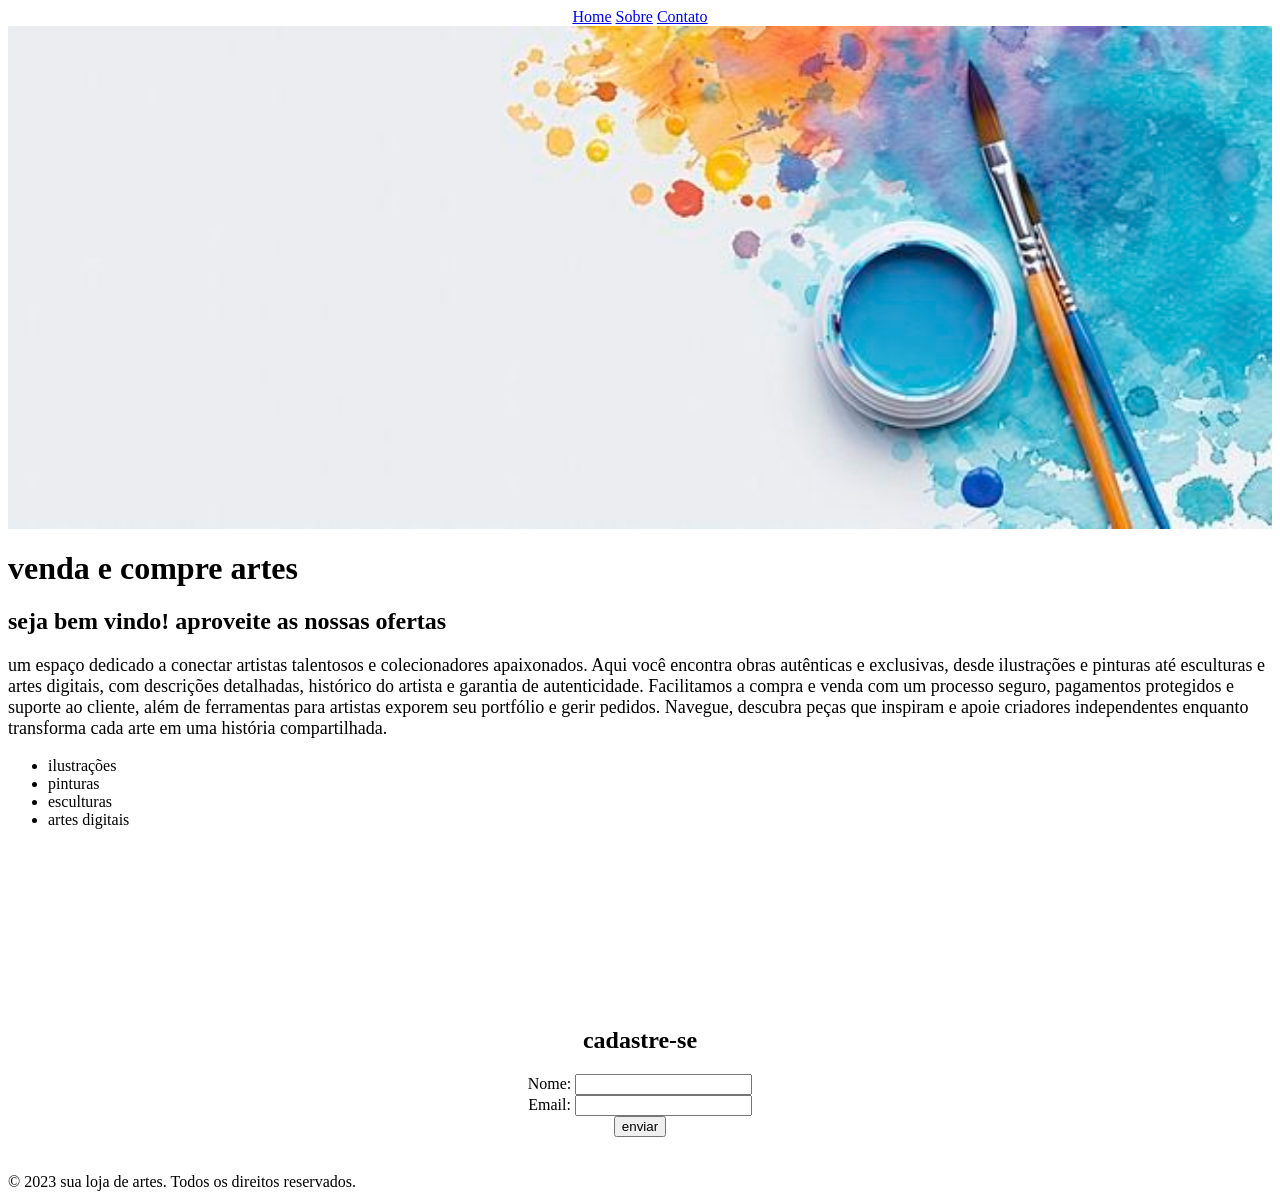
==== trabalho 1.0/index.html @ 071c162f "Add files via upload" ====
<!DOCTYPE html>
<html lang="pt-br">
<head>
    <meta charset="UTF-8">
    <meta name="viewport" content="width=device-width, initial-scale=1.0">
    <title>your art</title>
</head>

<body>
    <header> 
        <nav height="150px" align="center">
                <a href="#pagina inicial">Home</a> <a href="#sobre">Sobre</a> <a href="#contato">Contato</a><br/>
        </nav>

        <img src="img/banner_art.jpg" alt="Banner de artes" align="center" width="100%" height="auto">
        <h1 id="pagina inicial">venda e compre artes</h1>
    </header>


    <main> 
        <section>
            <h2> seja bem vindo! aproveite as nossas ofertas</h2> 
         <p style="font-size: large;" id="sobre">um espaço dedicado a conectar artistas talentosos e
            colecionadores apaixonados. Aqui você encontra obras
            autênticas e exclusivas, desde ilustrações e pinturas
            até esculturas e artes digitais, com descrições detalhadas,
            histórico do artista e garantia de autenticidade. Facilitamos
            a compra e venda com um processo seguro, pagamentos protegidos 
            e suporte ao cliente, além de ferramentas para artistas exporem 
            seu portfólio e gerir pedidos. Navegue, descubra peças que inspiram
            e apoie criadores independentes enquanto transforma cada arte em uma
            história compartilhada.</p>
         </section>

         <ul>
            <li>ilustrações</li>
            <li>pinturas</li>
            <li>esculturas</li>
            <li>artes digitais</li>
    </main>
<br/><br/><br/><br/><br/><br/><br/><br/><br/>
    <form align="center" action="processar_formulario.php" method="post">
        <h2 id="contato">cadastre-se</h2>
        <label for="nome">Nome:</label>
        <input type="text" id="nome" name="nome" required>
        <br/>
        <label for="email">Email:</label>
        <input type="email" id="email" name="email" required>
        <br/>
        <button type="submit" >enviar</button>
    </form>
    <br/><br/>
    <footer>© 2023 sua loja de artes. Todos os direitos reservados.</footer>
</body>
</html>
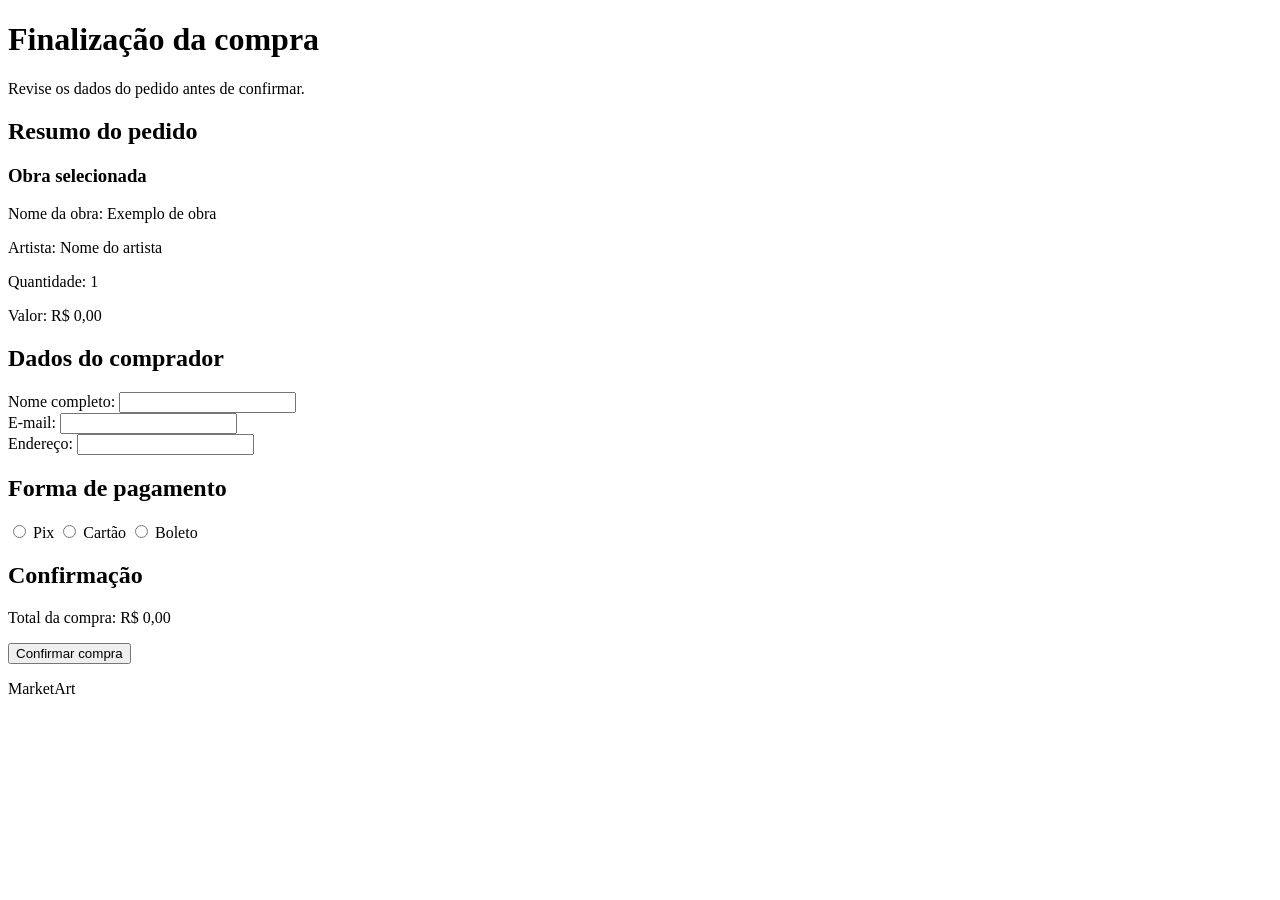
==== commit 00ca1f0c: "Inicia pagina de finalizacao da compra da Luiza" ====
--- a/trabalho 1.0/index.html
+++ b/trabalho 1.0/index.html
@@ -1,55 +1,73 @@
-<!DOCTYPE html>
-<html lang="pt-br">
-<head>
-    <meta charset="UTF-8">
-    <meta name="viewport" content="width=device-width, initial-scale=1.0">
-    <title>your art</title>
-</head>
-
-<body>
-    <header> 
-        <nav height="150px" align="center">
-                <a href="#pagina inicial">Home</a> <a href="#sobre">Sobre</a> <a href="#contato">Contato</a><br/>
-        </nav>
-
-        <img src="img/banner_art.jpg" alt="Banner de artes" align="center" width="100%" height="auto">
-        <h1 id="pagina inicial">venda e compre artes</h1>
-    </header>
-
-
-    <main> 
-        <section>
-            <h2> seja bem vindo! aproveite as nossas ofertas</h2> 
-         <p style="font-size: large;" id="sobre">um espaço dedicado a conectar artistas talentosos e
-            colecionadores apaixonados. Aqui você encontra obras
-            autênticas e exclusivas, desde ilustrações e pinturas
-            até esculturas e artes digitais, com descrições detalhadas,
-            histórico do artista e garantia de autenticidade. Facilitamos
-            a compra e venda com um processo seguro, pagamentos protegidos 
-            e suporte ao cliente, além de ferramentas para artistas exporem 
-            seu portfólio e gerir pedidos. Navegue, descubra peças que inspiram
-            e apoie criadores independentes enquanto transforma cada arte em uma
-            história compartilhada.</p>
-         </section>
-
-         <ul>
-            <li>ilustrações</li>
-            <li>pinturas</li>
-            <li>esculturas</li>
-            <li>artes digitais</li>
-    </main>
-<br/><br/><br/><br/><br/><br/><br/><br/><br/>
-    <form align="center" action="processar_formulario.php" method="post">
-        <h2 id="contato">cadastre-se</h2>
-        <label for="nome">Nome:</label>
-        <input type="text" id="nome" name="nome" required>
-        <br/>
-        <label for="email">Email:</label>
-        <input type="email" id="email" name="email" required>
-        <br/>
-        <button type="submit" >enviar</button>
-    </form>
-    <br/><br/>
-    <footer>© 2023 sua loja de artes. Todos os direitos reservados.</footer>
-</body>
-</html>+<!DOCTYPE html>
+<html lang="pt-br">
+<head>
+    <meta charset="UTF-8">
+    <meta name="viewport" content="width=device-width, initial-scale=1.0">
+    <title>Finalização da compra | MarketArt</title>
+</head>
+
+<body>
+    <header>
+        <h1>Finalização da compra</h1>
+        <p>Revise os dados do pedido antes de confirmar.</p>
+    </header>
+
+    <main>
+        <section>
+            <h2>Resumo do pedido</h2>
+
+            <article>
+                <h3>Obra selecionada</h3>
+                <p>Nome da obra: Exemplo de obra</p>
+                <p>Artista: Nome do artista</p>
+                <p>Quantidade: 1</p>
+                <p>Valor: R$ 0,00</p>
+            </article>
+        </section>
+
+        <section>
+            <h2>Dados do comprador</h2>
+
+            <form>
+                <label for="nome">Nome completo:</label>
+                <input type="text" id="nome" name="nome" required>
+
+                <br>
+
+                <label for="email">E-mail:</label>
+                <input type="email" id="email" name="email" required>
+
+                <br>
+
+                <label for="endereco">Endereço:</label>
+                <input type="text" id="endereco" name="endereco" required>
+            </form>
+        </section>
+
+        <section>
+            <h2>Forma de pagamento</h2>
+
+            <form>
+                <input type="radio" id="pix" name="pagamento" value="pix">
+                <label for="pix">Pix</label>
+
+                <input type="radio" id="cartao" name="pagamento" value="cartao">
+                <label for="cartao">Cartão</label>
+
+                <input type="radio" id="boleto" name="pagamento" value="boleto">
+                <label for="boleto">Boleto</label>
+            </form>
+        </section>
+
+        <section>
+            <h2>Confirmação</h2>
+            <p>Total da compra: R$ 0,00</p>
+            <button type="button">Confirmar compra</button>
+        </section>
+    </main>
+
+    <footer>
+        <p>MarketArt</p>
+    </footer>
+</body>
+</html>
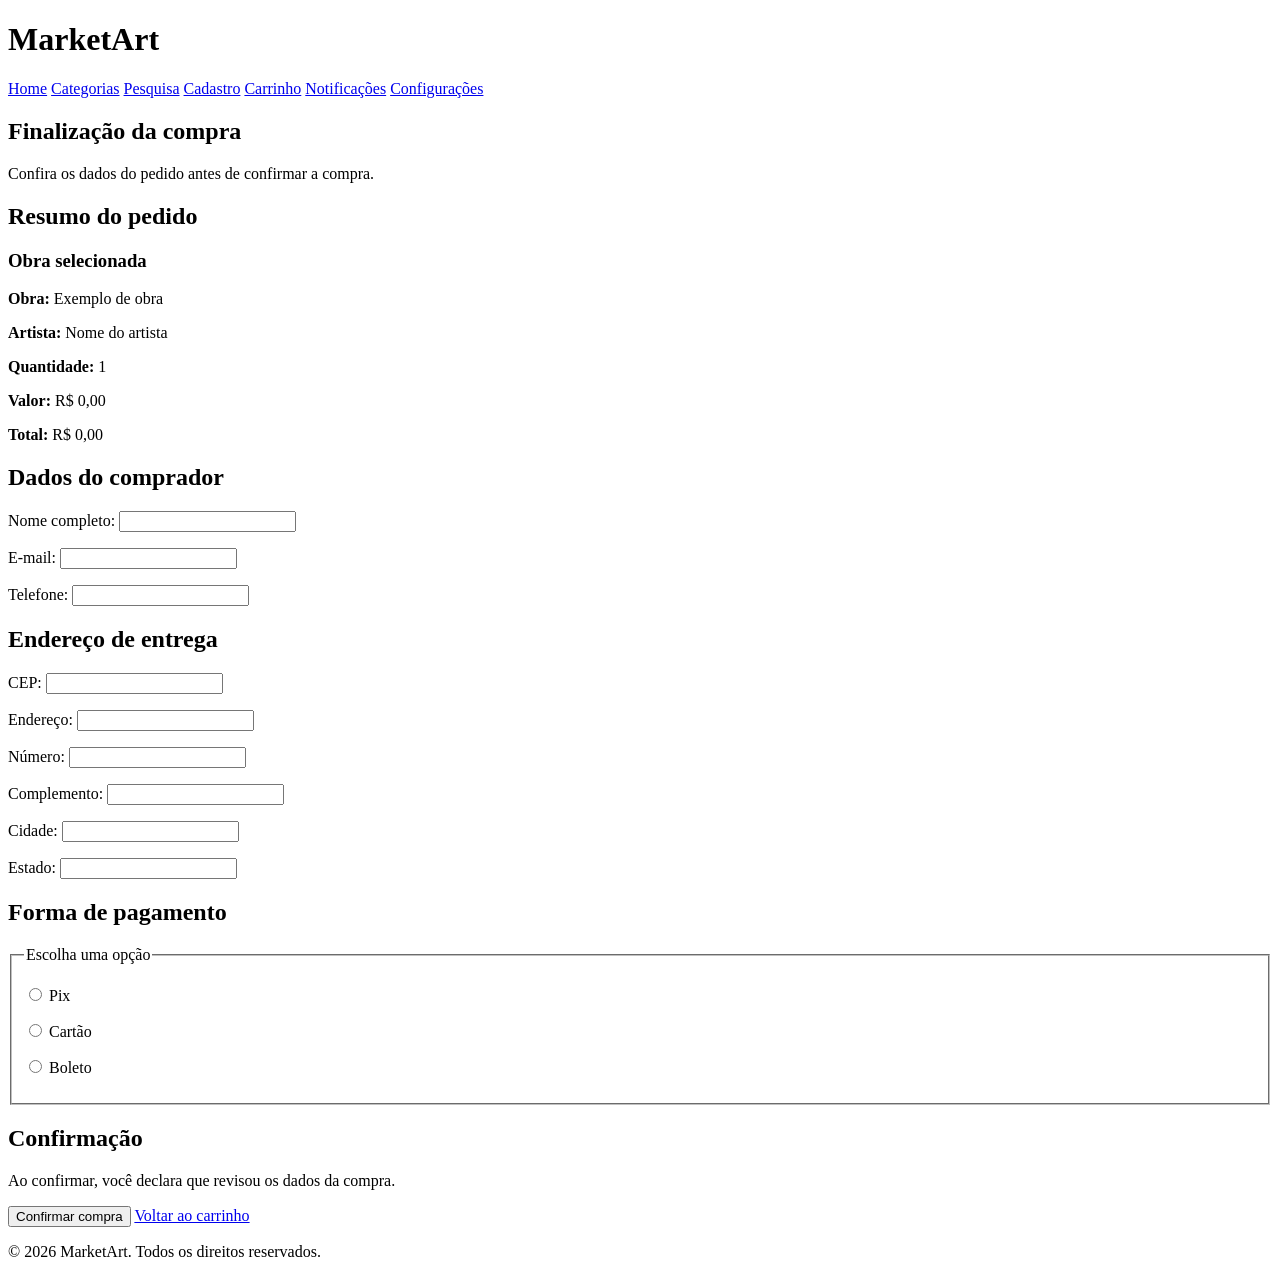
==== commit 5115b95e: "Monta pagina de finalizacao da compra em HTML" ====
--- a/trabalho 1.0/index.html
+++ b/trabalho 1.0/index.html
@@ -5,69 +5,127 @@
     <meta name="viewport" content="width=device-width, initial-scale=1.0">
     <title>Finalização da compra | MarketArt</title>
 </head>
-
 <body>
     <header>
-        <h1>Finalização da compra</h1>
-        <p>Revise os dados do pedido antes de confirmar.</p>
+        <h1>MarketArt</h1>
+        <nav>
+            <a href="pages/checkout.html">Home</a>
+            <a href="pages/categorias.html">Categorias</a>
+            <a href="pages/pesquisa.html">Pesquisa</a>
+            <a href="pages/cadastro.html">Cadastro</a>
+            <a href="pages/carrinho.html">Carrinho</a>
+            <a href="pages/notificacoes.html">Notificações</a>
+            <a href="pages/configuracoes.html">Configurações</a>
+        </nav>
     </header>
 
     <main>
         <section>
+            <h2>Finalização da compra</h2>
+            <p>Confira os dados do pedido antes de confirmar a compra.</p>
+        </section>
+
+        <section>
             <h2>Resumo do pedido</h2>
-
             <article>
                 <h3>Obra selecionada</h3>
-                <p>Nome da obra: Exemplo de obra</p>
-                <p>Artista: Nome do artista</p>
-                <p>Quantidade: 1</p>
-                <p>Valor: R$ 0,00</p>
+                <p><strong>Obra:</strong> Exemplo de obra</p>
+                <p><strong>Artista:</strong> Nome do artista</p>
+                <p><strong>Quantidade:</strong> 1</p>
+                <p><strong>Valor:</strong> R$ 0,00</p>
             </article>
+            <p><strong>Total:</strong> R$ 0,00</p>
         </section>
 
         <section>
             <h2>Dados do comprador</h2>
+            <form>
+                <p>
+                    <label for="nome">Nome completo:</label>
+                    <input type="text" id="nome" name="nome" required>
+                </p>
 
+                <p>
+                    <label for="email">E-mail:</label>
+                    <input type="email" id="email" name="email" required>
+                </p>
+
+                <p>
+                    <label for="telefone">Telefone:</label>
+                    <input type="tel" id="telefone" name="telefone">
+                </p>
+            </form>
+        </section>
+
+        <section>
+            <h2>Endereço de entrega</h2>
             <form>
-                <label for="nome">Nome completo:</label>
-                <input type="text" id="nome" name="nome" required>
+                <p>
+                    <label for="cep">CEP:</label>
+                    <input type="text" id="cep" name="cep" required>
+                </p>
 
-                <br>
+                <p>
+                    <label for="endereco">Endereço:</label>
+                    <input type="text" id="endereco" name="endereco" required>
+                </p>
 
-                <label for="email">E-mail:</label>
-                <input type="email" id="email" name="email" required>
+                <p>
+                    <label for="numero">Número:</label>
+                    <input type="text" id="numero" name="numero" required>
+                </p>
 
-                <br>
+                <p>
+                    <label for="complemento">Complemento:</label>
+                    <input type="text" id="complemento" name="complemento">
+                </p>
 
-                <label for="endereco">Endereço:</label>
-                <input type="text" id="endereco" name="endereco" required>
+                <p>
+                    <label for="cidade">Cidade:</label>
+                    <input type="text" id="cidade" name="cidade" required>
+                </p>
+
+                <p>
+                    <label for="estado">Estado:</label>
+                    <input type="text" id="estado" name="estado" required>
+                </p>
             </form>
         </section>
 
         <section>
             <h2>Forma de pagamento</h2>
+            <form>
+                <fieldset>
+                    <legend>Escolha uma opção</legend>
 
-            <form>
-                <input type="radio" id="pix" name="pagamento" value="pix">
-                <label for="pix">Pix</label>
+                    <p>
+                        <input type="radio" id="pix" name="pagamento" value="pix" required>
+                        <label for="pix">Pix</label>
+                    </p>
 
-                <input type="radio" id="cartao" name="pagamento" value="cartao">
-                <label for="cartao">Cartão</label>
+                    <p>
+                        <input type="radio" id="cartao" name="pagamento" value="cartao">
+                        <label for="cartao">Cartão</label>
+                    </p>
 
-                <input type="radio" id="boleto" name="pagamento" value="boleto">
-                <label for="boleto">Boleto</label>
+                    <p>
+                        <input type="radio" id="boleto" name="pagamento" value="boleto">
+                        <label for="boleto">Boleto</label>
+                    </p>
+                </fieldset>
             </form>
         </section>
 
         <section>
             <h2>Confirmação</h2>
-            <p>Total da compra: R$ 0,00</p>
+            <p>Ao confirmar, você declara que revisou os dados da compra.</p>
             <button type="button">Confirmar compra</button>
+            <a href="pages/carrinho.html">Voltar ao carrinho</a>
         </section>
     </main>
 
     <footer>
-        <p>MarketArt</p>
+        <p>&copy; 2026 MarketArt. Todos os direitos reservados.</p>
     </footer>
 </body>
 </html>
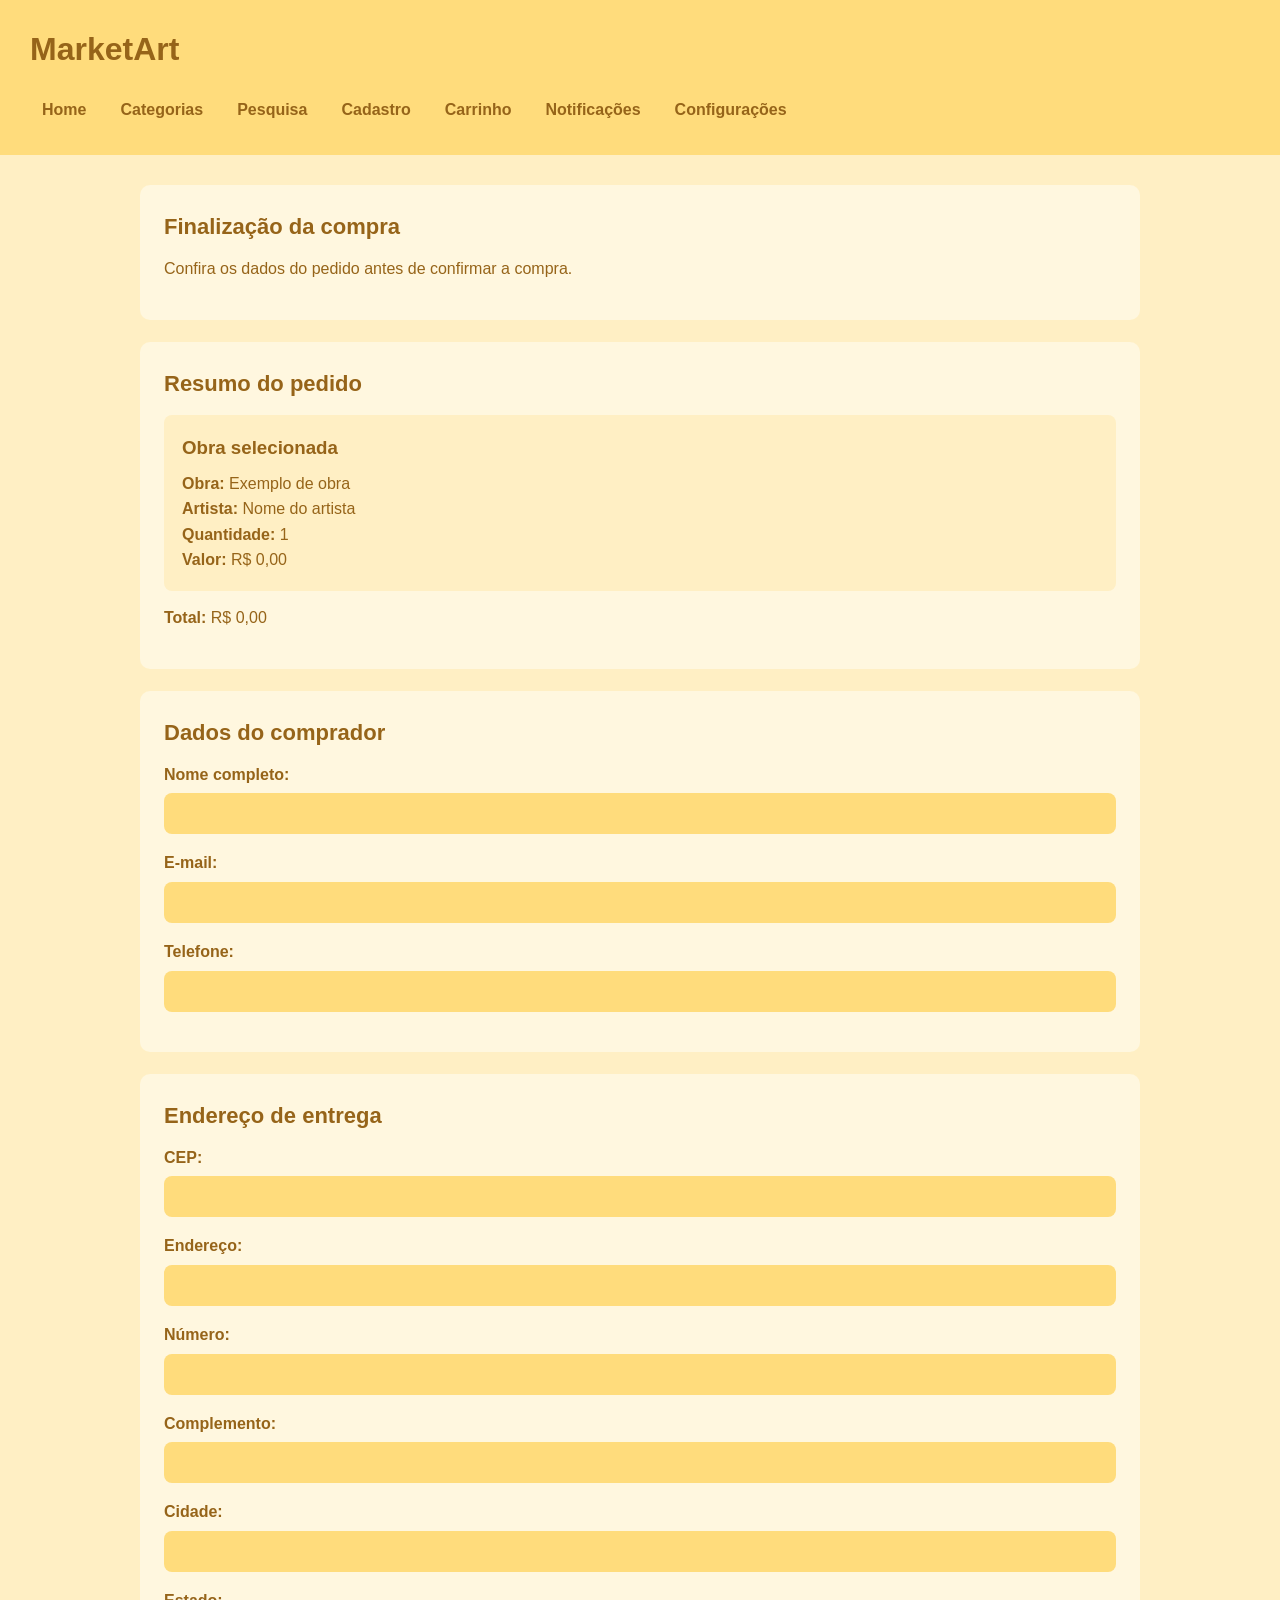
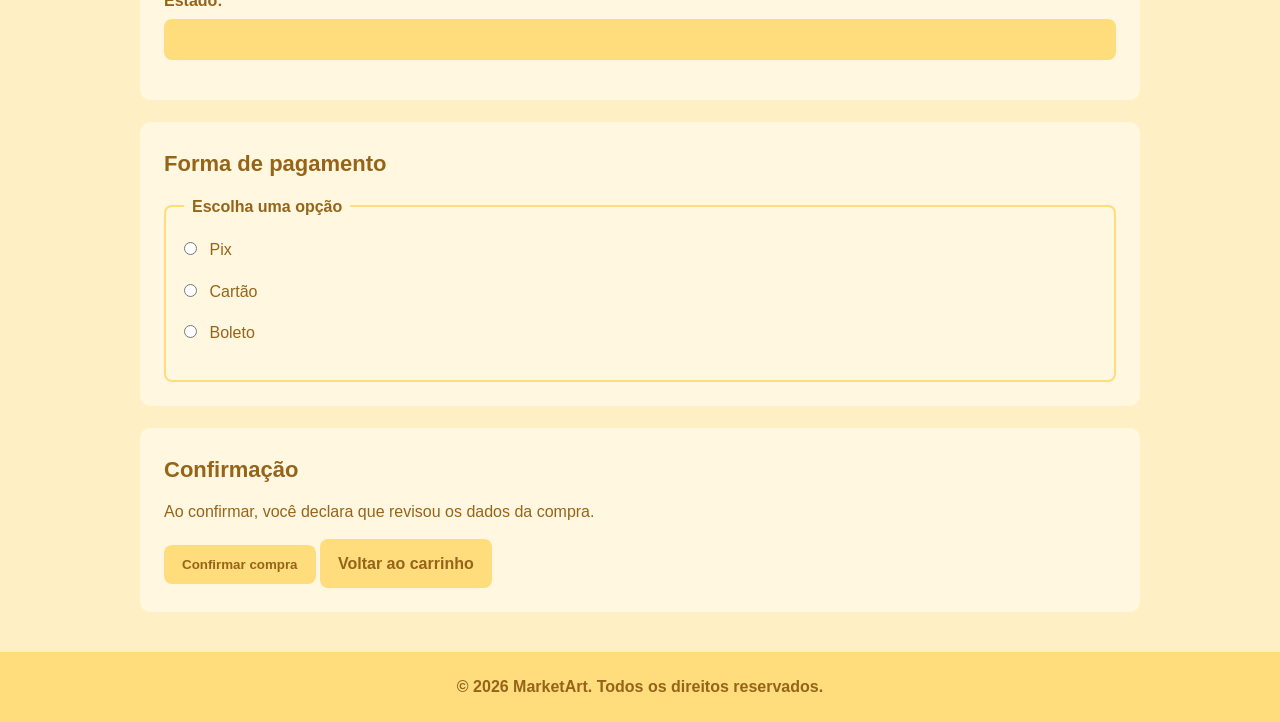
==== commit 4b0e66cf: "aplica estilo da identidade visual no checkout" ====
--- a/trabalho 1.0/index.html
+++ b/trabalho 1.0/index.html
@@ -4,6 +4,7 @@
     <meta charset="UTF-8">
     <meta name="viewport" content="width=device-width, initial-scale=1.0">
     <title>Finalização da compra | MarketArt</title>
+    <link rel="stylesheet" href="css/luiza.css">
 </head>
 <body>
     <header>
@@ -44,12 +45,10 @@
                     <label for="nome">Nome completo:</label>
                     <input type="text" id="nome" name="nome" required>
                 </p>
-
                 <p>
                     <label for="email">E-mail:</label>
                     <input type="email" id="email" name="email" required>
                 </p>
-
                 <p>
                     <label for="telefone">Telefone:</label>
                     <input type="tel" id="telefone" name="telefone">
@@ -64,27 +63,22 @@
                     <label for="cep">CEP:</label>
                     <input type="text" id="cep" name="cep" required>
                 </p>
-
                 <p>
                     <label for="endereco">Endereço:</label>
                     <input type="text" id="endereco" name="endereco" required>
                 </p>
-
                 <p>
                     <label for="numero">Número:</label>
                     <input type="text" id="numero" name="numero" required>
                 </p>
-
                 <p>
                     <label for="complemento">Complemento:</label>
                     <input type="text" id="complemento" name="complemento">
                 </p>
-
                 <p>
                     <label for="cidade">Cidade:</label>
                     <input type="text" id="cidade" name="cidade" required>
                 </p>
-
                 <p>
                     <label for="estado">Estado:</label>
                     <input type="text" id="estado" name="estado" required>
@@ -97,17 +91,14 @@
             <form>
                 <fieldset>
                     <legend>Escolha uma opção</legend>
-
                     <p>
                         <input type="radio" id="pix" name="pagamento" value="pix" required>
                         <label for="pix">Pix</label>
                     </p>
-
                     <p>
                         <input type="radio" id="cartao" name="pagamento" value="cartao">
                         <label for="cartao">Cartão</label>
                     </p>
-
                     <p>
                         <input type="radio" id="boleto" name="pagamento" value="boleto">
                         <label for="boleto">Boleto</label>
--- a/trabalho 1.0/css/luiza.css
+++ b/trabalho 1.0/css/luiza.css
@@ -0,0 +1,169 @@
+* {
+    margin: 0;
+    padding: 0;
+    box-sizing: border-box;
+}
+
+body {
+    font-family: Arial, sans-serif;
+    background-color: #ffefc4;
+    color: rgb(150, 100, 25);
+    line-height: 1.6;
+}
+
+header {
+    background-color: #ffdc7c;
+    padding: 24px 30px;
+    margin-bottom: 30px;
+}
+
+header h1 {
+    margin-bottom: 14px;
+}
+
+nav {
+    display: flex;
+    flex-wrap: wrap;
+    gap: 10px;
+}
+
+nav a {
+    color: rgb(150, 100, 25);
+    text-decoration: none;
+    font-weight: bold;
+    padding: 8px 12px;
+    border-radius: 8px;
+}
+
+nav a:hover {
+    background-color: #fff4d8;
+}
+
+main {
+    width: min(1000px, 92%);
+    margin: 0 auto 40px;
+}
+
+section {
+    background-color: #fff7df;
+    padding: 24px;
+    margin-bottom: 22px;
+    border-radius: 10px;
+}
+
+section h2 {
+    margin-bottom: 12px;
+    font-size: 22px;
+}
+
+section > p {
+    margin-bottom: 14px;
+}
+
+article {
+    background-color: #ffefc4;
+    padding: 18px;
+    border-radius: 8px;
+    margin: 14px 0;
+}
+
+article h3 {
+    margin-bottom: 8px;
+}
+
+form p {
+    margin-bottom: 16px;
+}
+
+label {
+    display: block;
+    margin-bottom: 6px;
+    font-weight: bold;
+}
+
+input[type="text"],
+input[type="email"],
+input[type="tel"],
+input[type="password"],
+input[type="number"],
+input[type="file"],
+select,
+textarea {
+    width: 100%;
+    padding: 12px 14px;
+    border: none;
+    border-radius: 8px;
+    background-color: #ffdc7c;
+    color: rgb(120, 80, 20);
+    font-size: 15px;
+}
+
+textarea {
+    resize: vertical;
+}
+
+input[type="checkbox"],
+input[type="radio"] {
+    margin-right: 8px;
+}
+
+input[type="checkbox"] + label,
+input[type="radio"] + label {
+    display: inline;
+    font-weight: normal;
+}
+
+fieldset {
+    border: 2px solid #ffdc7c;
+    border-radius: 8px;
+    padding: 18px;
+}
+
+legend {
+    padding: 0 8px;
+    font-weight: bold;
+}
+
+button,
+main a {
+    display: inline-block;
+    padding: 12px 18px;
+    border: none;
+    border-radius: 8px;
+    background-color: #ffdc7c;
+    color: rgb(150, 100, 25);
+    font-weight: bold;
+    text-decoration: none;
+    cursor: pointer;
+}
+
+button:hover,
+main a:hover {
+    background-color: #1ed760;
+    color: #ffffff;
+}
+
+footer {
+    text-align: center;
+    padding: 22px;
+    background-color: #ffdc7c;
+    font-weight: bold;
+}
+
+@media (max-width: 650px) {
+    header {
+        padding: 20px;
+    }
+
+    nav {
+        flex-direction: column;
+    }
+
+    nav a {
+        width: fit-content;
+    }
+
+    section {
+        padding: 18px;
+    }
+}
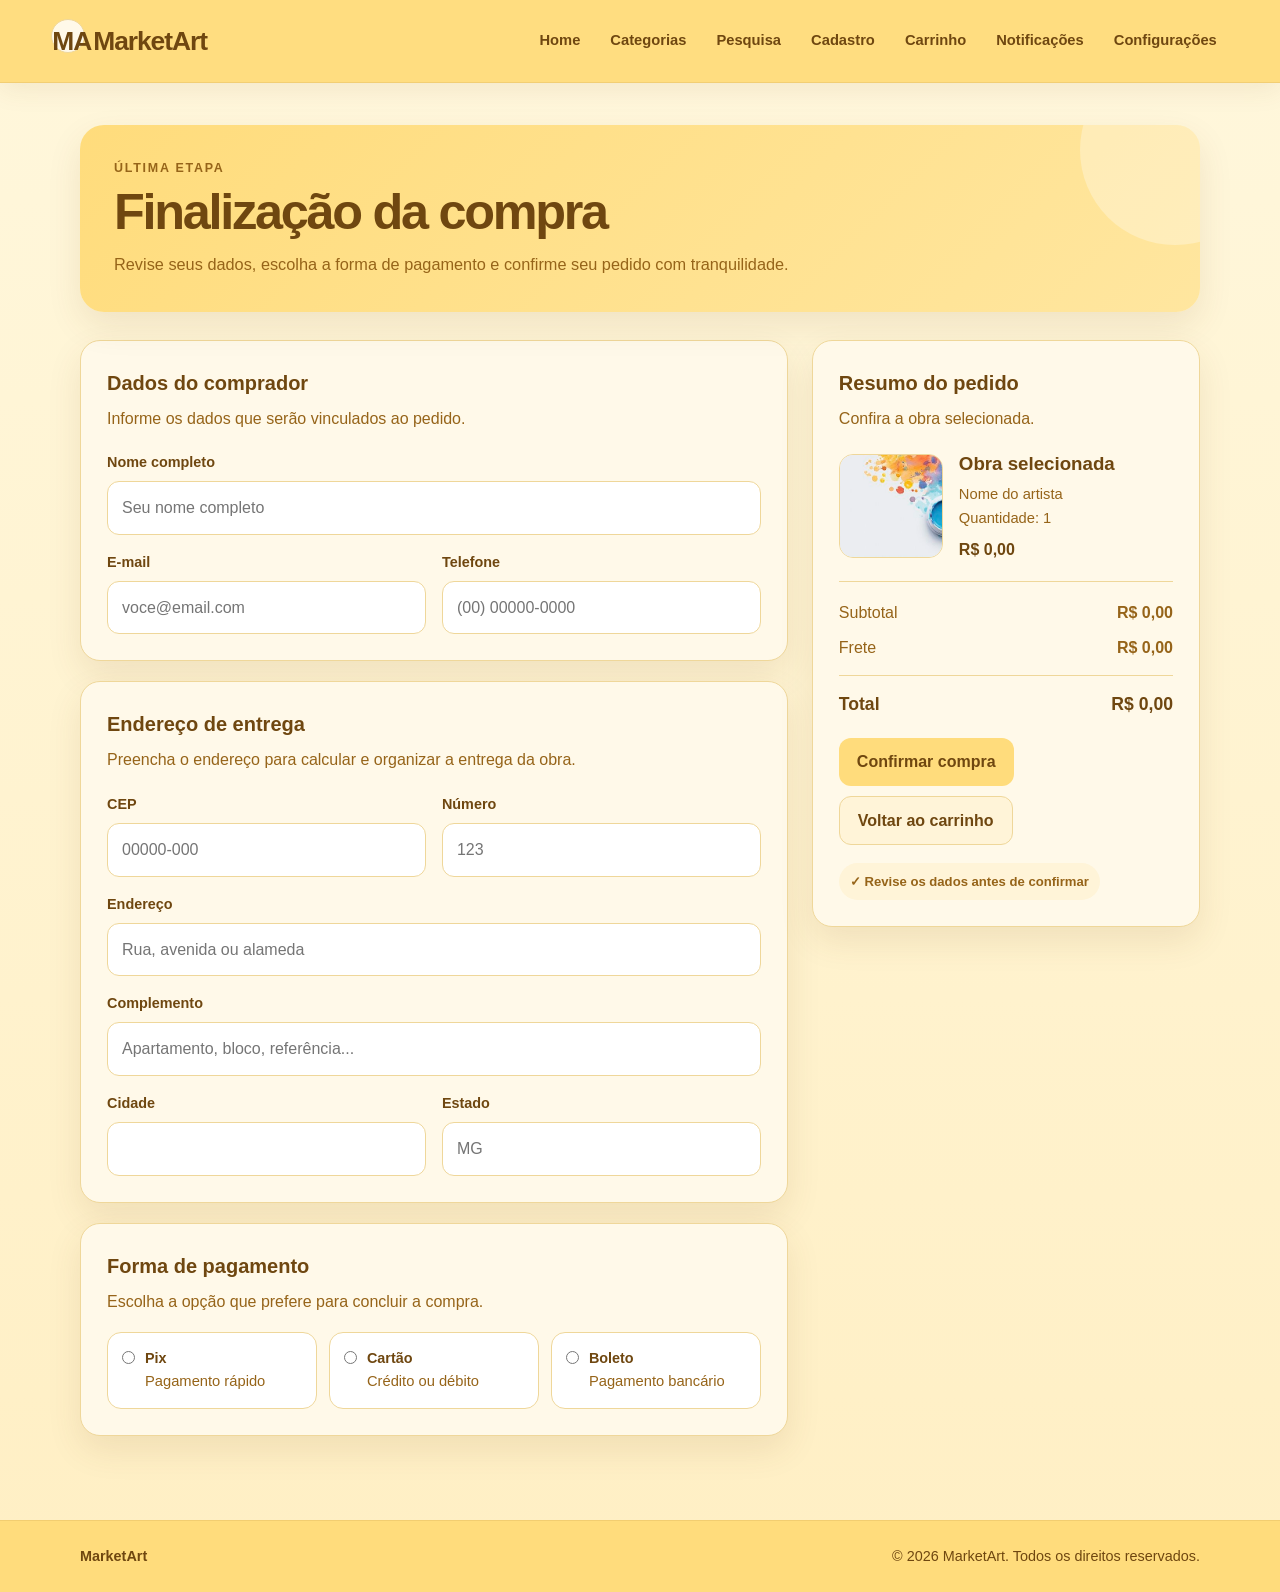
==== commit fb97436b: "melhora layout da finalizacao da compra" ====
--- a/trabalho 1.0/index.html
+++ b/trabalho 1.0/index.html
@@ -7,116 +7,135 @@
     <link rel="stylesheet" href="css/luiza.css">
 </head>
 <body>
-    <header>
-        <h1>MarketArt</h1>
-        <nav>
-            <a href="pages/checkout.html">Home</a>
-            <a href="pages/categorias.html">Categorias</a>
-            <a href="pages/pesquisa.html">Pesquisa</a>
-            <a href="pages/cadastro.html">Cadastro</a>
-            <a href="pages/carrinho.html">Carrinho</a>
-            <a href="pages/notificacoes.html">Notificações</a>
-            <a href="pages/configuracoes.html">Configurações</a>
-        </nav>
+    <header class="site-header">
+        <div class="nav-shell">
+            <a class="brand" href="pages/checkout.html"><span>MA</span>MarketArt</a>
+            <nav aria-label="Navegação principal">
+                <a href="pages/checkout.html">Home</a>
+                <a href="pages/categorias.html">Categorias</a>
+                <a href="pages/pesquisa.html">Pesquisa</a>
+                <a href="pages/cadastro.html">Cadastro</a>
+                <a href="pages/carrinho.html">Carrinho</a>
+                <a href="pages/notificacoes.html">Notificações</a>
+                <a href="pages/configuracoes.html">Configurações</a>
+            </nav>
+        </div>
     </header>
 
     <main>
-        <section>
-            <h2>Finalização da compra</h2>
-            <p>Confira os dados do pedido antes de confirmar a compra.</p>
+        <section class="page-intro">
+            <p class="eyebrow">Última etapa</p>
+            <h1>Finalização da compra</h1>
+            <p>Revise seus dados, escolha a forma de pagamento e confirme seu pedido com tranquilidade.</p>
         </section>
 
-        <section>
-            <h2>Resumo do pedido</h2>
-            <article>
-                <h3>Obra selecionada</h3>
-                <p><strong>Obra:</strong> Exemplo de obra</p>
-                <p><strong>Artista:</strong> Nome do artista</p>
-                <p><strong>Quantidade:</strong> 1</p>
-                <p><strong>Valor:</strong> R$ 0,00</p>
-            </article>
-            <p><strong>Total:</strong> R$ 0,00</p>
-        </section>
+        <div class="checkout-layout">
+            <div class="checkout-main">
+                <section class="card">
+                    <h2>Dados do comprador</h2>
+                    <p class="section-copy">Informe os dados que serão vinculados ao pedido.</p>
+                    <form class="form-grid">
+                        <div class="field full">
+                            <label for="nome">Nome completo</label>
+                            <input type="text" id="nome" name="nome" placeholder="Seu nome completo" required>
+                        </div>
+                        <div class="field">
+                            <label for="email">E-mail</label>
+                            <input type="email" id="email" name="email" placeholder="voce@email.com" required>
+                        </div>
+                        <div class="field">
+                            <label for="telefone">Telefone</label>
+                            <input type="tel" id="telefone" name="telefone" placeholder="(00) 00000-0000">
+                        </div>
+                    </form>
+                </section>
 
-        <section>
-            <h2>Dados do comprador</h2>
-            <form>
-                <p>
-                    <label for="nome">Nome completo:</label>
-                    <input type="text" id="nome" name="nome" required>
-                </p>
-                <p>
-                    <label for="email">E-mail:</label>
-                    <input type="email" id="email" name="email" required>
-                </p>
-                <p>
-                    <label for="telefone">Telefone:</label>
-                    <input type="tel" id="telefone" name="telefone">
-                </p>
-            </form>
-        </section>
+                <section class="card">
+                    <h2>Endereço de entrega</h2>
+                    <p class="section-copy">Preencha o endereço para calcular e organizar a entrega da obra.</p>
+                    <form class="form-grid">
+                        <div class="field">
+                            <label for="cep">CEP</label>
+                            <input type="text" id="cep" name="cep" placeholder="00000-000" required>
+                        </div>
+                        <div class="field">
+                            <label for="numero">Número</label>
+                            <input type="text" id="numero" name="numero" placeholder="123" required>
+                        </div>
+                        <div class="field full">
+                            <label for="endereco">Endereço</label>
+                            <input type="text" id="endereco" name="endereco" placeholder="Rua, avenida ou alameda" required>
+                        </div>
+                        <div class="field full">
+                            <label for="complemento">Complemento</label>
+                            <input type="text" id="complemento" name="complemento" placeholder="Apartamento, bloco, referência...">
+                        </div>
+                        <div class="field">
+                            <label for="cidade">Cidade</label>
+                            <input type="text" id="cidade" name="cidade" required>
+                        </div>
+                        <div class="field">
+                            <label for="estado">Estado</label>
+                            <input type="text" id="estado" name="estado" placeholder="MG" required>
+                        </div>
+                    </form>
+                </section>
 
-        <section>
-            <h2>Endereço de entrega</h2>
-            <form>
-                <p>
-                    <label for="cep">CEP:</label>
-                    <input type="text" id="cep" name="cep" required>
-                </p>
-                <p>
-                    <label for="endereco">Endereço:</label>
-                    <input type="text" id="endereco" name="endereco" required>
-                </p>
-                <p>
-                    <label for="numero">Número:</label>
-                    <input type="text" id="numero" name="numero" required>
-                </p>
-                <p>
-                    <label for="complemento">Complemento:</label>
-                    <input type="text" id="complemento" name="complemento">
-                </p>
-                <p>
-                    <label for="cidade">Cidade:</label>
-                    <input type="text" id="cidade" name="cidade" required>
-                </p>
-                <p>
-                    <label for="estado">Estado:</label>
-                    <input type="text" id="estado" name="estado" required>
-                </p>
-            </form>
-        </section>
+                <section class="card">
+                    <h2>Forma de pagamento</h2>
+                    <p class="section-copy">Escolha a opção que prefere para concluir a compra.</p>
+                    <form class="payment-options">
+                        <div class="radio-option">
+                            <input type="radio" id="pix" name="pagamento" value="pix" required>
+                            <label for="pix"><strong>Pix</strong><br><span class="muted">Pagamento rápido</span></label>
+                        </div>
+                        <div class="radio-option">
+                            <input type="radio" id="cartao" name="pagamento" value="cartao">
+                            <label for="cartao"><strong>Cartão</strong><br><span class="muted">Crédito ou débito</span></label>
+                        </div>
+                        <div class="radio-option">
+                            <input type="radio" id="boleto" name="pagamento" value="boleto">
+                            <label for="boleto"><strong>Boleto</strong><br><span class="muted">Pagamento bancário</span></label>
+                        </div>
+                    </form>
+                </section>
+            </div>
 
-        <section>
-            <h2>Forma de pagamento</h2>
-            <form>
-                <fieldset>
-                    <legend>Escolha uma opção</legend>
-                    <p>
-                        <input type="radio" id="pix" name="pagamento" value="pix" required>
-                        <label for="pix">Pix</label>
-                    </p>
-                    <p>
-                        <input type="radio" id="cartao" name="pagamento" value="cartao">
-                        <label for="cartao">Cartão</label>
-                    </p>
-                    <p>
-                        <input type="radio" id="boleto" name="pagamento" value="boleto">
-                        <label for="boleto">Boleto</label>
-                    </p>
-                </fieldset>
-            </form>
-        </section>
+            <aside class="card order-summary">
+                <h2>Resumo do pedido</h2>
+                <p class="section-copy">Confira a obra selecionada.</p>
 
-        <section>
-            <h2>Confirmação</h2>
-            <p>Ao confirmar, você declara que revisou os dados da compra.</p>
-            <button type="button">Confirmar compra</button>
-            <a href="pages/carrinho.html">Voltar ao carrinho</a>
-        </section>
+                <article class="order-item">
+                    <img src="img/banner_art.jpg" alt="Imagem ilustrativa da obra selecionada">
+                    <div>
+                        <h3>Obra selecionada</h3>
+                        <p class="muted">Nome do artista</p>
+                        <p class="muted">Quantidade: 1</p>
+                        <p class="price">R$ 0,00</p>
+                    </div>
+                </article>
+
+                <div class="summary-lines">
+                    <div class="summary-line"><span>Subtotal</span><strong>R$ 0,00</strong></div>
+                    <div class="summary-line"><span>Frete</span><strong>R$ 0,00</strong></div>
+                    <div class="summary-line total"><span>Total</span><span>R$ 0,00</span></div>
+                </div>
+
+                <div class="btn-row">
+                    <button type="button">Confirmar compra</button>
+                    <a class="btn secondary" href="pages/carrinho.html">Voltar ao carrinho</a>
+                </div>
+
+                <span class="info-badge">✓ Revise os dados antes de confirmar</span>
+            </aside>
+        </div>
     </main>
 
     <footer>
-        <p>&copy; 2026 MarketArt. Todos os direitos reservados.</p>
+        <div class="footer-shell">
+            <strong>MarketArt</strong>
+            <span>&copy; 2026 MarketArt. Todos os direitos reservados.</span>
+        </div>
     </footer>
 </body>
 </html>
--- a/trabalho 1.0/css/luiza.css
+++ b/trabalho 1.0/css/luiza.css
@@ -4,81 +4,221 @@
     box-sizing: border-box;
 }
 
+:root {
+    --bg: #ffefc4;
+    --primary: #ffdc7c;
+    --primary-dark: #d39a32;
+    --surface: #fff9e9;
+    --surface-strong: #fff4d8;
+    --text: #966419;
+    --text-dark: #6f4710;
+    --border: #efd79a;
+    --white: #ffffff;
+    --shadow: 0 14px 34px rgba(111, 71, 16, 0.10);
+}
+
+html {
+    scroll-behavior: smooth;
+}
+
 body {
-    font-family: Arial, sans-serif;
-    background-color: #ffefc4;
-    color: rgb(150, 100, 25);
+    min-height: 100vh;
+    font-family: Arial, Helvetica, sans-serif;
+    background: linear-gradient(180deg, #fff7dc 0%, var(--bg) 100%);
+    color: var(--text-dark);
     line-height: 1.6;
 }
 
-header {
-    background-color: #ffdc7c;
-    padding: 24px 30px;
-    margin-bottom: 30px;
-}
-
-header h1 {
-    margin-bottom: 14px;
+.site-header {
+    background: rgba(255, 220, 124, 0.96);
+    border-bottom: 1px solid rgba(150, 100, 25, 0.12);
+    box-shadow: 0 8px 24px rgba(111, 71, 16, 0.08);
+}
+
+.nav-shell {
+    width: min(1180px, 92%);
+    margin: 0 auto;
+    min-height: 82px;
+    display: flex;
+    align-items: center;
+    justify-content: space-between;
+    gap: 24px;
+}
+
+.brand {
+    color: var(--text-dark);
+    text-decoration: none;
+    font-size: 1.65rem;
+    font-weight: 800;
+    letter-spacing: -0.04em;
+}
+
+.brand span {
+    display: inline-grid;
+    place-items: center;
+    width: 34px;
+    height: 34px;
+    margin-right: 8px;
+    border-radius: 50%;
+    background: var(--surface);
+    border: 1px solid var(--border);
 }
 
 nav {
     display: flex;
+    align-items: center;
+    justify-content: flex-end;
     flex-wrap: wrap;
-    gap: 10px;
+    gap: 6px;
 }
 
 nav a {
-    color: rgb(150, 100, 25);
+    color: var(--text-dark);
     text-decoration: none;
-    font-weight: bold;
-    padding: 8px 12px;
-    border-radius: 8px;
-}
-
-nav a:hover {
-    background-color: #fff4d8;
+    font-size: 0.92rem;
+    font-weight: 700;
+    padding: 9px 12px;
+    border-radius: 999px;
+    transition: 0.2s ease;
+}
+
+nav a:hover,
+nav a.active {
+    background: var(--surface);
+    box-shadow: inset 0 0 0 1px var(--border);
 }
 
 main {
-    width: min(1000px, 92%);
-    margin: 0 auto 40px;
-}
-
-section {
-    background-color: #fff7df;
-    padding: 24px;
-    margin-bottom: 22px;
-    border-radius: 10px;
-}
-
-section h2 {
-    margin-bottom: 12px;
-    font-size: 22px;
-}
-
-section > p {
-    margin-bottom: 14px;
-}
-
-article {
-    background-color: #ffefc4;
-    padding: 18px;
-    border-radius: 8px;
-    margin: 14px 0;
-}
-
-article h3 {
-    margin-bottom: 8px;
-}
-
-form p {
-    margin-bottom: 16px;
+    width: min(1120px, 92%);
+    margin: 0 auto;
+    padding: 42px 0 64px;
+}
+
+.page-intro {
+    margin-bottom: 28px;
+    padding: 34px;
+    border-radius: 24px;
+    background: linear-gradient(135deg, var(--primary) 0%, #ffe69f 100%);
+    box-shadow: var(--shadow);
+    overflow: hidden;
+    position: relative;
+}
+
+.page-intro::after {
+    content: "";
+    position: absolute;
+    width: 190px;
+    height: 190px;
+    right: -70px;
+    top: -70px;
+    border-radius: 50%;
+    background: rgba(255, 255, 255, 0.30);
+}
+
+.eyebrow {
+    position: relative;
+    z-index: 1;
+    margin-bottom: 6px;
+    color: var(--text);
+    font-size: 0.78rem;
+    font-weight: 800;
+    letter-spacing: 0.14em;
+    text-transform: uppercase;
+}
+
+.page-intro h1 {
+    position: relative;
+    z-index: 1;
+    max-width: 720px;
+    font-size: clamp(2rem, 5vw, 3.15rem);
+    line-height: 1.08;
+    letter-spacing: -0.045em;
+    color: var(--text-dark);
+}
+
+.page-intro > p:last-child {
+    position: relative;
+    z-index: 1;
+    max-width: 700px;
+    margin-top: 12px;
+    font-size: 1.02rem;
+    color: var(--text);
+}
+
+.card,
+section.card,
+aside.card {
+    background: var(--surface);
+    border: 1px solid var(--border);
+    border-radius: 20px;
+    padding: 26px;
+    box-shadow: var(--shadow);
+}
+
+.card h2 {
+    margin-bottom: 7px;
+    color: var(--text-dark);
+    font-size: 1.25rem;
+}
+
+.card > p,
+.card .section-copy {
+    color: var(--text);
+}
+
+.checkout-layout,
+.cart-layout,
+.settings-grid,
+.account-grid {
+    display: grid;
+    gap: 24px;
+    align-items: start;
+}
+
+.checkout-layout {
+    grid-template-columns: minmax(0, 1.55fr) minmax(300px, 0.85fr);
+}
+
+.checkout-main {
+    display: grid;
+    gap: 20px;
+}
+
+.account-grid,
+.settings-grid {
+    grid-template-columns: repeat(2, minmax(0, 1fr));
+}
+
+.cart-layout {
+    grid-template-columns: minmax(0, 1.45fr) minmax(290px, 0.7fr);
+}
+
+.stack {
+    display: grid;
+    gap: 20px;
+}
+
+.form-grid {
+    display: grid;
+    grid-template-columns: repeat(2, minmax(0, 1fr));
+    gap: 16px;
+    margin-top: 20px;
+}
+
+.form-grid .full {
+    grid-column: 1 / -1;
+}
+
+.field {
+    display: flex;
+    flex-direction: column;
+    gap: 7px;
 }
 
 label {
-    display: block;
-    margin-bottom: 6px;
-    font-weight: bold;
+    color: var(--text-dark);
+    font-size: 0.9rem;
+    font-weight: 700;
 }
 
 input[type="text"],
@@ -90,80 +230,279 @@
 select,
 textarea {
     width: 100%;
-    padding: 12px 14px;
-    border: none;
-    border-radius: 8px;
-    background-color: #ffdc7c;
-    color: rgb(120, 80, 20);
-    font-size: 15px;
+    padding: 13px 14px;
+    border: 1px solid var(--border);
+    border-radius: 12px;
+    background: var(--white);
+    color: var(--text-dark);
+    font: inherit;
+    outline: none;
+    transition: border-color 0.2s ease, box-shadow 0.2s ease;
+}
+
+input:focus,
+select:focus,
+textarea:focus {
+    border-color: var(--primary-dark);
+    box-shadow: 0 0 0 4px rgba(255, 220, 124, 0.35);
 }
 
 textarea {
+    min-height: 125px;
     resize: vertical;
+}
+
+.check-row,
+.radio-option {
+    display: flex;
+    align-items: flex-start;
+    gap: 10px;
+}
+
+.check-row label,
+.radio-option label {
+    font-weight: 500;
 }
 
 input[type="checkbox"],
 input[type="radio"] {
-    margin-right: 8px;
-}
-
-input[type="checkbox"] + label,
-input[type="radio"] + label {
-    display: inline;
-    font-weight: normal;
-}
-
-fieldset {
-    border: 2px solid #ffdc7c;
-    border-radius: 8px;
-    padding: 18px;
-}
-
-legend {
-    padding: 0 8px;
-    font-weight: bold;
+    margin-top: 4px;
+    accent-color: var(--primary-dark);
+}
+
+.payment-options {
+    display: grid;
+    grid-template-columns: repeat(3, 1fr);
+    gap: 12px;
+    margin-top: 18px;
+}
+
+.radio-option {
+    padding: 14px;
+    border-radius: 14px;
+    border: 1px solid var(--border);
+    background: var(--white);
+}
+
+.btn-row {
+    display: flex;
+    flex-wrap: wrap;
+    gap: 10px;
+    margin-top: 20px;
 }
 
 button,
-main a {
-    display: inline-block;
-    padding: 12px 18px;
+.btn {
+    display: inline-flex;
+    align-items: center;
+    justify-content: center;
+    gap: 8px;
+    min-height: 44px;
+    padding: 11px 18px;
     border: none;
-    border-radius: 8px;
-    background-color: #ffdc7c;
-    color: rgb(150, 100, 25);
-    font-weight: bold;
+    border-radius: 12px;
+    background: var(--primary);
+    color: var(--text-dark);
+    font: inherit;
+    font-weight: 800;
     text-decoration: none;
     cursor: pointer;
+    transition: transform 0.18s ease, background-color 0.18s ease, box-shadow 0.18s ease;
 }
 
 button:hover,
-main a:hover {
-    background-color: #1ed760;
-    color: #ffffff;
+.btn:hover {
+    background: #ffd261;
+    transform: translateY(-1px);
+    box-shadow: 0 8px 18px rgba(111, 71, 16, 0.12);
+}
+
+.btn.secondary {
+    background: var(--surface-strong);
+    border: 1px solid var(--border);
+}
+
+.btn.danger {
+    background: #fff0d8;
+    color: #9c571c;
+    border: 1px solid #efcda3;
+}
+
+.order-summary {
+    position: sticky;
+    top: 22px;
+}
+
+.order-item,
+.cart-item {
+    display: grid;
+    grid-template-columns: 104px 1fr;
+    gap: 16px;
+    align-items: center;
+    margin-top: 18px;
+    padding-bottom: 18px;
+    border-bottom: 1px solid var(--border);
+}
+
+.order-item img,
+.cart-item img {
+    width: 104px;
+    height: 104px;
+    object-fit: cover;
+    border-radius: 14px;
+    border: 1px solid var(--border);
+}
+
+.order-item h3,
+.cart-item h3 {
+    margin-bottom: 4px;
+    color: var(--text-dark);
+}
+
+.muted {
+    color: var(--text);
+    font-size: 0.92rem;
+}
+
+.price {
+    margin-top: 7px;
+    color: var(--text-dark);
+    font-weight: 800;
+}
+
+.summary-lines {
+    display: grid;
+    gap: 10px;
+    margin-top: 18px;
+}
+
+.summary-line {
+    display: flex;
+    justify-content: space-between;
+    gap: 20px;
+    color: var(--text);
+}
+
+.summary-line.total {
+    margin-top: 4px;
+    padding-top: 14px;
+    border-top: 1px solid var(--border);
+    color: var(--text-dark);
+    font-size: 1.1rem;
+    font-weight: 800;
+}
+
+.info-badge {
+    display: inline-flex;
+    align-items: center;
+    gap: 7px;
+    margin-top: 18px;
+    padding: 8px 11px;
+    border-radius: 999px;
+    background: var(--surface-strong);
+    color: var(--text);
+    font-size: 0.82rem;
+    font-weight: 700;
+}
+
+.settings-grid .wide,
+.account-grid .wide {
+    grid-column: 1 / -1;
+}
+
+.preference-list {
+    display: grid;
+    gap: 14px;
+    margin-top: 18px;
+}
+
+.preference-item {
+    padding: 14px;
+    border-radius: 14px;
+    background: var(--white);
+    border: 1px solid var(--border);
 }
 
 footer {
-    text-align: center;
-    padding: 22px;
-    background-color: #ffdc7c;
-    font-weight: bold;
-}
-
-@media (max-width: 650px) {
-    header {
+    margin-top: 20px;
+    background: var(--primary);
+    border-top: 1px solid rgba(150, 100, 25, 0.12);
+}
+
+.footer-shell {
+    width: min(1120px, 92%);
+    margin: 0 auto;
+    padding: 24px 0;
+    display: flex;
+    justify-content: space-between;
+    gap: 20px;
+    color: var(--text-dark);
+    font-size: 0.9rem;
+}
+
+@media (max-width: 900px) {
+    .nav-shell {
+        align-items: flex-start;
+        flex-direction: column;
+        padding: 18px 0;
+    }
+
+    nav {
+        justify-content: flex-start;
+    }
+
+    .checkout-layout,
+    .cart-layout,
+    .account-grid,
+    .settings-grid {
+        grid-template-columns: 1fr;
+    }
+
+    .order-summary {
+        position: static;
+    }
+
+    .settings-grid .wide,
+    .account-grid .wide {
+        grid-column: auto;
+    }
+}
+
+@media (max-width: 620px) {
+    main {
+        width: min(94%, 1120px);
+        padding-top: 24px;
+    }
+
+    .page-intro,
+    .card,
+    section.card,
+    aside.card {
         padding: 20px;
-    }
-
-    nav {
+        border-radius: 17px;
+    }
+
+    .form-grid,
+    .payment-options {
+        grid-template-columns: 1fr;
+    }
+
+    .form-grid .full {
+        grid-column: auto;
+    }
+
+    .order-item,
+    .cart-item {
+        grid-template-columns: 78px 1fr;
+    }
+
+    .order-item img,
+    .cart-item img {
+        width: 78px;
+        height: 78px;
+    }
+
+    .footer-shell {
         flex-direction: column;
     }
-
-    nav a {
-        width: fit-content;
-    }
-
-    section {
-        padding: 18px;
-    }
-}
+}
